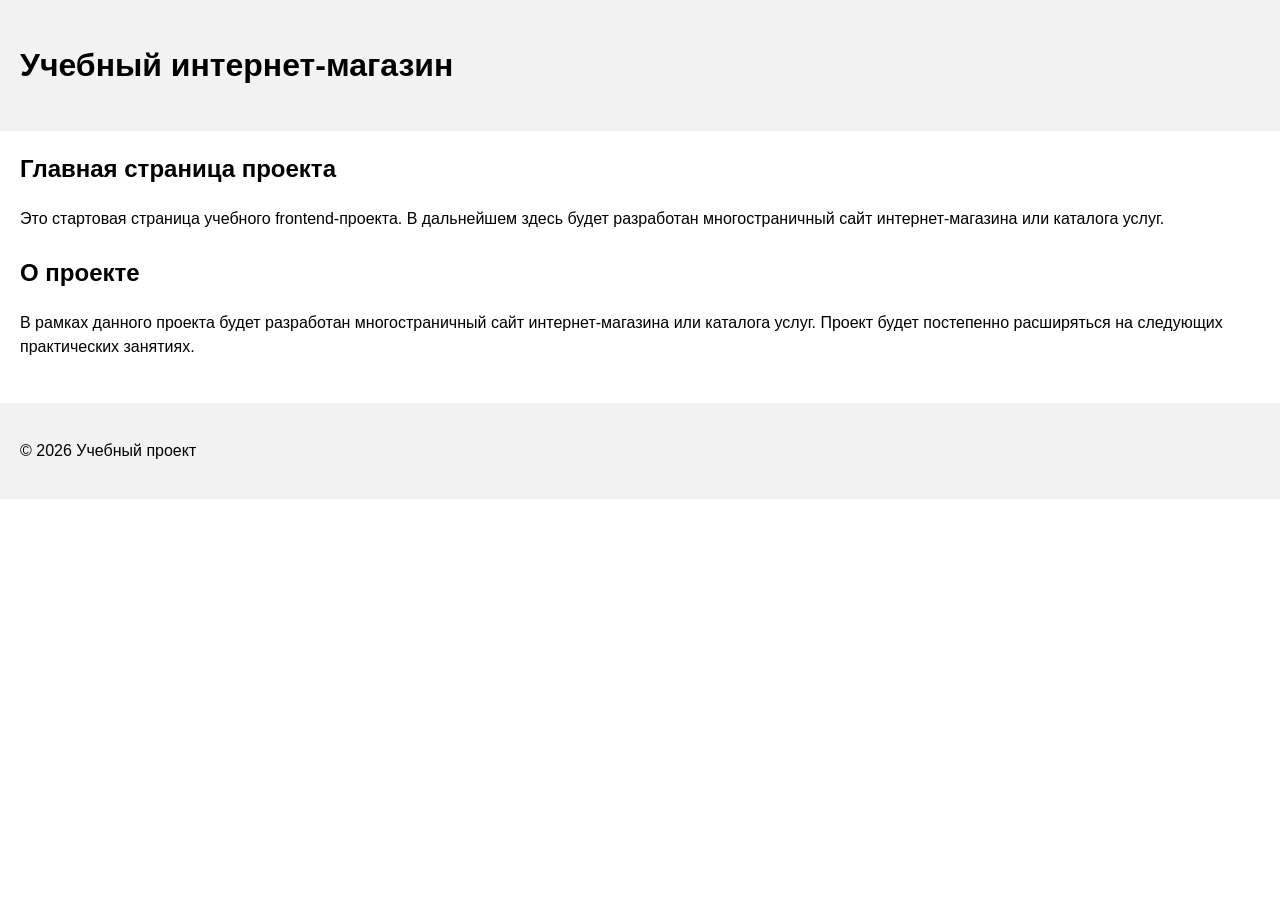
==== index.html @ c93ab702 "Merge pull request #1 from krutish14/feature/start-page Add project description section" ====
<!DOCTYPE html>
<html lang="ru">
<head>
  <meta charset="UTF-8">
  <meta name="viewport" content="width=device-width, initial-scale=1.0">
  <title>Каталог товаров</title>
  <link rel="stylesheet" href="css/style.css">
</head>
<body>
  <header>
    <h1>Учебный интернет-магазин</h1>
  </header>

  <main>
    <section>
      <h2>Главная страница проекта</h2>
      <p>
        Это стартовая страница учебного frontend-проекта.
        В дальнейшем здесь будет разработан многостраничный сайт
        интернет-магазина или каталога услуг.
      </p>
    </section>
    <section>
      <h2>О проекте</h2>
      <p>
        В рамках данного проекта будет разработан многостраничный сайт
        интернет-магазина или каталога услуг. Проект будет постепенно
        расширяться на следующих практических занятиях.
      </p>
    </section>
  </main>

  <footer>
    <p>&copy; 2026 Учебный проект</p>
  </footer>
</body>
</html>
---- css/style.css ----
body {
  margin: 0;
  font-family: Arial, sans-serif;
  line-height: 1.5;
}

header,
main,
footer {
  padding: 20px;
}

header {
  background-color: #f2f2f2;
}

footer {
  background-color: #f2f2f2;
}

section {
  margin-bottom: 24px;
}

section h2 {
  margin-top: 0;
}
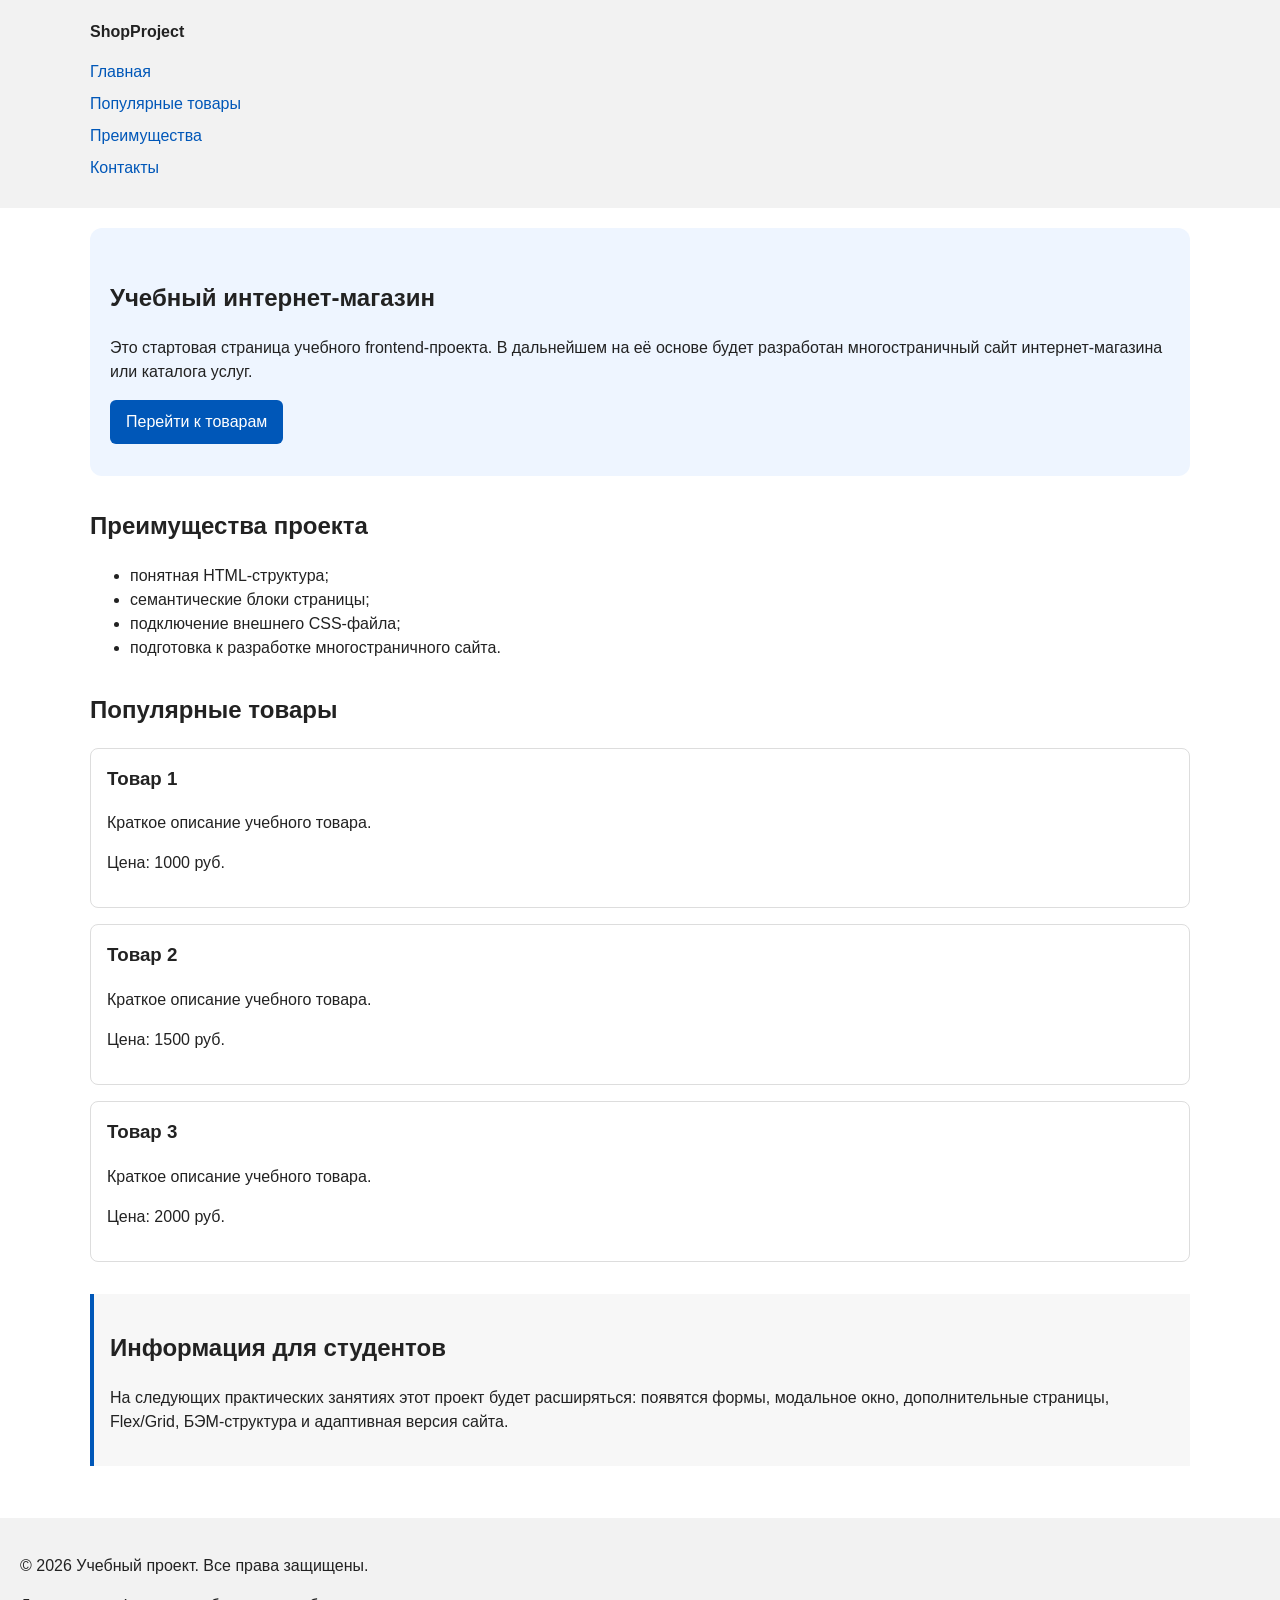
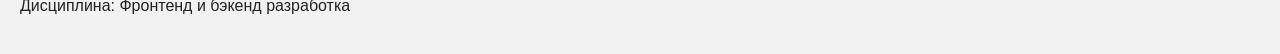
==== commit fe6b0538: "Merge pull request #2 from krutish14/feature/html-css-start-page Add semantic HTML structure and bas" ====
--- a/index.html
+++ b/index.html
@@ -3,35 +3,83 @@
 <head>
   <meta charset="UTF-8">
   <meta name="viewport" content="width=device-width, initial-scale=1.0">
-  <title>Каталог товаров</title>
+  <title>Учебный интернет-магазин</title>
   <link rel="stylesheet" href="css/style.css">
 </head>
 <body>
   <header>
-    <h1>Учебный интернет-магазин</h1>
+    <div class="site-header">
+      <a class="site-logo" href="index.html">ShopProject</a>
+
+      <nav class="site-nav" aria-label="Основная навигация">
+        <ul class="site-nav__list">
+          <li><a href="index.html">Главная</a></li>
+          <li><a href="#popular">Популярные товары</a></li>
+          <li><a href="#advantages">Преимущества</a></li>
+          <li><a href="#contacts">Контакты</a></li>
+        </ul>
+      </nav>
+    </div>
   </header>
 
   <main>
-    <section>
-      <h2>Главная страница проекта</h2>
+
+    <section class="hero">
+      <h1>Учебный интернет-магазин</h1>
       <p>
         Это стартовая страница учебного frontend-проекта.
-        В дальнейшем здесь будет разработан многостраничный сайт
+        В дальнейшем на её основе будет разработан многостраничный сайт
         интернет-магазина или каталога услуг.
       </p>
+      <a class="button" href="#popular">Перейти к товарам</a>
     </section>
-    <section>
-      <h2>О проекте</h2>
+
+    <section class="section" id="advantages">
+      <h2>Преимущества проекта</h2>
+
+      <ul class="advantages-list">
+        <li>понятная HTML-структура;</li>
+        <li>семантические блоки страницы;</li>
+        <li>подключение внешнего CSS-файла;</li>
+        <li>подготовка к разработке многостраничного сайта.</li>
+      </ul>
+    </section>
+
+    <section class="section" id="popular">
+      <h2>Популярные товары</h2>
+
+      <article class="product-card">
+        <h3>Товар 1</h3>
+        <p>Краткое описание учебного товара.</p>
+        <p>Цена: 1000 руб.</p>
+      </article>
+
+      <article class="product-card">
+        <h3>Товар 2</h3>
+        <p>Краткое описание учебного товара.</p>
+        <p>Цена: 1500 руб.</p>
+      </article>
+
+      <article class="product-card">
+        <h3>Товар 3</h3>
+        <p>Краткое описание учебного товара.</p>
+        <p>Цена: 2000 руб.</p>
+      </article>
+    </section>
+
+    <aside class="aside-info">
+      <h2>Информация для студентов</h2>
       <p>
-        В рамках данного проекта будет разработан многостраничный сайт
-        интернет-магазина или каталога услуг. Проект будет постепенно
-        расширяться на следующих практических занятиях.
+        На следующих практических занятиях этот проект будет расширяться:
+        появятся формы, модальное окно, дополнительные страницы, Flex/Grid,
+        БЭМ-структура и адаптивная версия сайта.
       </p>
-    </section>
+    </aside>
   </main>
 
-  <footer>
-    <p>&copy; 2026 Учебный проект</p>
+  <footer id="contacts">
+    <p>&copy; 2026 Учебный проект. Все права защищены.</p>
+    <p>Дисциплина: Фронтенд и бэкенд разработка</p>
   </footer>
 </body>
 </html>
--- a/css/style.css
+++ b/css/style.css
@@ -1,7 +1,13 @@
+* {
+  box-sizing: border-box;
+}
+
 body {
   margin: 0;
   font-family: Arial, sans-serif;
   line-height: 1.5;
+  color: #222222;
+  background-color: #ffffff;
 }
 
 header,
@@ -18,10 +24,82 @@
   background-color: #f2f2f2;
 }
 
-section {
-  margin-bottom: 24px;
+.site-header {
+  max-width: 1100px;
+  margin: 0 auto;
 }
 
-section h2 {
+.site-logo {
+  font-weight: bold;
+  text-decoration: none;
+  color: #222222;
+}
+
+.site-nav__list {
+  padding: 0;
+  margin: 16px 0 0;
+  list-style: none;
+}
+
+.site-nav__list li {
+  margin-bottom: 8px;
+}
+
+.site-nav__list a {
+  color: #0057b8;
+  text-decoration: none;
+}
+
+.site-nav__list a:hover {
+  text-decoration: underline;
+}
+
+.hero {
+  max-width: 1100px;
+  margin: 0 auto 32px;
+  padding: 32px 20px;
+  background-color: #eef5ff;
+  border-radius: 12px;
+}
+
+.section {
+  max-width: 1100px;
+  margin: 0 auto 32px;
+}
+
+.section h2 {
   margin-top: 0;
 }
+
+.product-card {
+  margin-bottom: 16px;
+  padding: 16px;
+  border: 1px solid #dddddd;
+  border-radius: 8px;
+  background-color: #ffffff;
+}
+
+.product-card h3 {
+  margin-top: 0;
+}
+
+.button {
+  display: inline-block;
+  padding: 10px 16px;
+  color: #ffffff;
+  background-color: #0057b8;
+  text-decoration: none;
+  border-radius: 6px;
+}
+
+.button:hover {
+  background-color: #003f86;
+}
+
+.aside-info {
+  max-width: 1100px;
+  margin: 0 auto 32px;
+  padding: 16px;
+  border-left: 4px solid #0057b8;
+  background-color: #f7f7f7;
+}
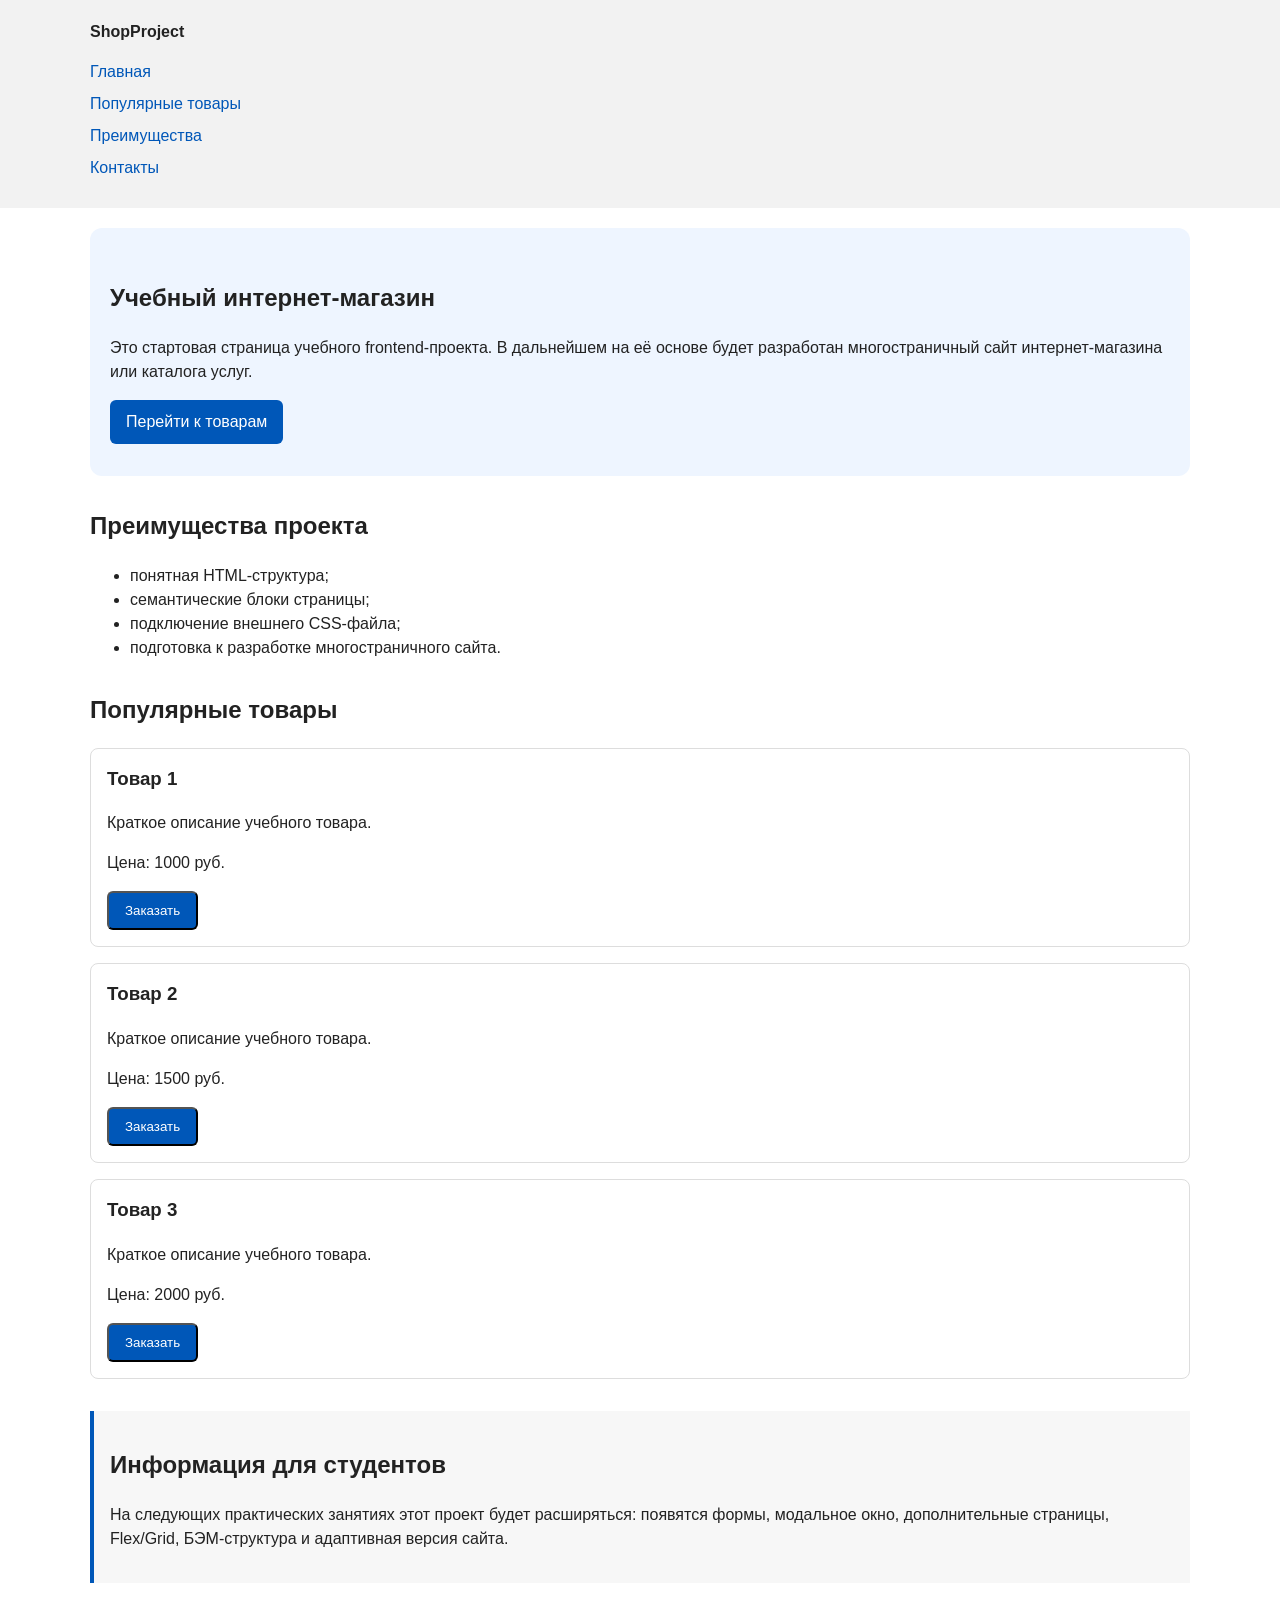
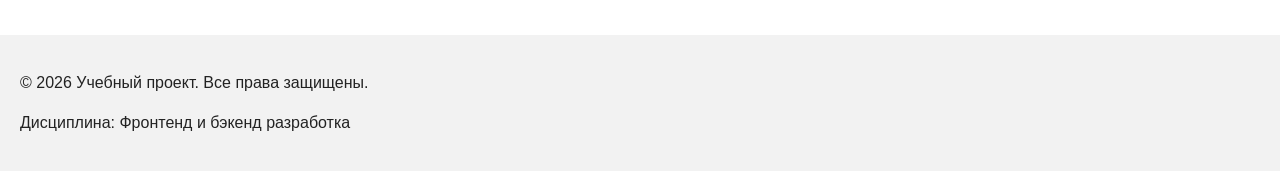
==== commit 00daa03f: "Merge pull request #3 from krutish14/feature/form-modal-validation Add order form modal and validati" ====
--- a/index.html
+++ b/index.html
@@ -5,6 +5,7 @@
   <meta name="viewport" content="width=device-width, initial-scale=1.0">
   <title>Учебный интернет-магазин</title>
   <link rel="stylesheet" href="css/style.css">
+  <script src="js/main.js" defer></script>
 </head>
 <body>
   <header>
@@ -52,18 +53,27 @@
         <h3>Товар 1</h3>
         <p>Краткое описание учебного товара.</p>
         <p>Цена: 1000 руб.</p>
+        <button class="button product-card__button" type="button" data-product="Товар 1">
+          Заказать
+        </button>
       </article>
 
       <article class="product-card">
         <h3>Товар 2</h3>
         <p>Краткое описание учебного товара.</p>
         <p>Цена: 1500 руб.</p>
+        <button class="button product-card__button" type="button" data-product="Товар 2">
+          Заказать
+        </button>
       </article>
 
       <article class="product-card">
         <h3>Товар 3</h3>
         <p>Краткое описание учебного товара.</p>
         <p>Цена: 2000 руб.</p>
+        <button class="button product-card__button" type="button" data-product="Товар 3">
+          Заказать
+        </button>
       </article>
     </section>
 
@@ -81,5 +91,93 @@
     <p>&copy; 2026 Учебный проект. Все права защищены.</p>
     <p>Дисциплина: Фронтенд и бэкенд разработка</p>
   </footer>
+
+  <dialog class="order-dialog" id="order-dialog" aria-labelledby="order-dialog-title">
+    <h2 id="order-dialog-title">Оформление заявки</h2>
+
+    <form class="order-form" id="order-form" action="#" method="post" novalidate>
+      <input id="selected-product" name="selected-product" type="hidden">
+
+      <div class="form-field">
+        <label for="order-name">Имя</label>
+        <input
+          id="order-name"
+          name="name"
+          type="text"
+          placeholder="Введите ваше имя"
+          minlength="2"
+          autocomplete="given-name"
+          required
+        >
+      </div>
+
+      <div class="form-field">
+        <label for="order-email">E-mail</label>
+        <input
+          id="order-email"
+          name="email"
+          type="email"
+          placeholder="example@mail.ru"
+          autocomplete="email"
+          required
+        >
+      </div>
+
+      <div class="form-field">
+        <label for="order-phone">Телефон</label>
+        <input
+          id="order-phone"
+          name="phone"
+          type="tel"
+          inputmode="tel"
+          placeholder="+7 (900) 000-00-00"
+          pattern="^\+7 \(\d{3}\) \d{3}-\d{2}-\d{2}$"
+          required
+        >
+        <small>Формат: +7 (900) 000-00-00</small>
+      </div>
+
+      <div class="form-field">
+        <label for="order-date">Дата связи</label>
+        <input id="order-date" name="date" type="date">
+      </div>
+
+      <div class="form-field">
+        <label for="order-topic">Тема заявки</label>
+        <select id="order-topic" name="topic" required>
+          <option value="">Выберите тему</option>
+          <option value="product">Заказ товара</option>
+          <option value="consultation">Консультация</option>
+          <option value="delivery">Доставка</option>
+        </select>
+      </div>
+
+      <div class="form-field">
+        <label for="order-comment">Комментарий</label>
+        <textarea
+          id="order-comment"
+          name="comment"
+          rows="4"
+          placeholder="Укажите дополнительную информацию"
+        ></textarea>
+      </div>
+
+      <div class="form-field form-field--checkbox">
+        <label>
+          <input id="order-agreement" name="agreement" type="checkbox" required>
+          Я согласен на обработку данных
+        </label>
+      </div>
+
+      <div class="form-actions">
+        <button type="button" id="close-order-dialog">Закрыть</button>
+        <button type="submit">Отправить заявку</button>
+      </div>
+    </form>
+  </dialog>
+
+  <p class="success-message" id="success-message" hidden>
+    Форма успешно отправлена!
+  </p>
 </body>
 </html>
--- a/css/style.css
+++ b/css/style.css
@@ -103,3 +103,69 @@
   border-left: 4px solid #0057b8;
   background-color: #f7f7f7;
 }
+
+.order-dialog {
+  width: min(100% - 32px, 560px);
+  padding: 24px;
+  border: none;
+  border-radius: 12px;
+}
+
+.order-dialog::backdrop {
+  background-color: rgba(0, 0, 0, 0.5);
+}
+
+.form-field {
+  margin-bottom: 16px;
+}
+
+.form-field label {
+  display: block;
+  margin-bottom: 6px;
+}
+
+.form-field input,
+.form-field select,
+.form-field textarea {
+  width: 100%;
+  padding: 10px 12px;
+  border: 1px solid #cccccc;
+  border-radius: 6px;
+  font: inherit;
+}
+
+.form-field input[type="checkbox"] {
+  width: auto;
+}
+
+.form-field small {
+  display: block;
+  margin-top: 4px;
+  color: #666666;
+}
+
+.form-field input:focus-visible,
+.form-field select:focus-visible,
+.form-field textarea:focus-visible,
+.form-actions button:focus-visible {
+  outline: 2px solid #0057b8;
+  outline-offset: 2px;
+}
+
+[aria-invalid="true"] {
+  border-color: #b00020;
+}
+
+.form-actions {
+  display: flex;
+  gap: 12px;
+  margin-top: 20px;
+}
+
+.success-message {
+  max-width: 1100px;
+  margin: 24px auto;
+  padding: 16px;
+  border-left: 4px solid #168a2f;
+  background-color: #eefaf0;
+}
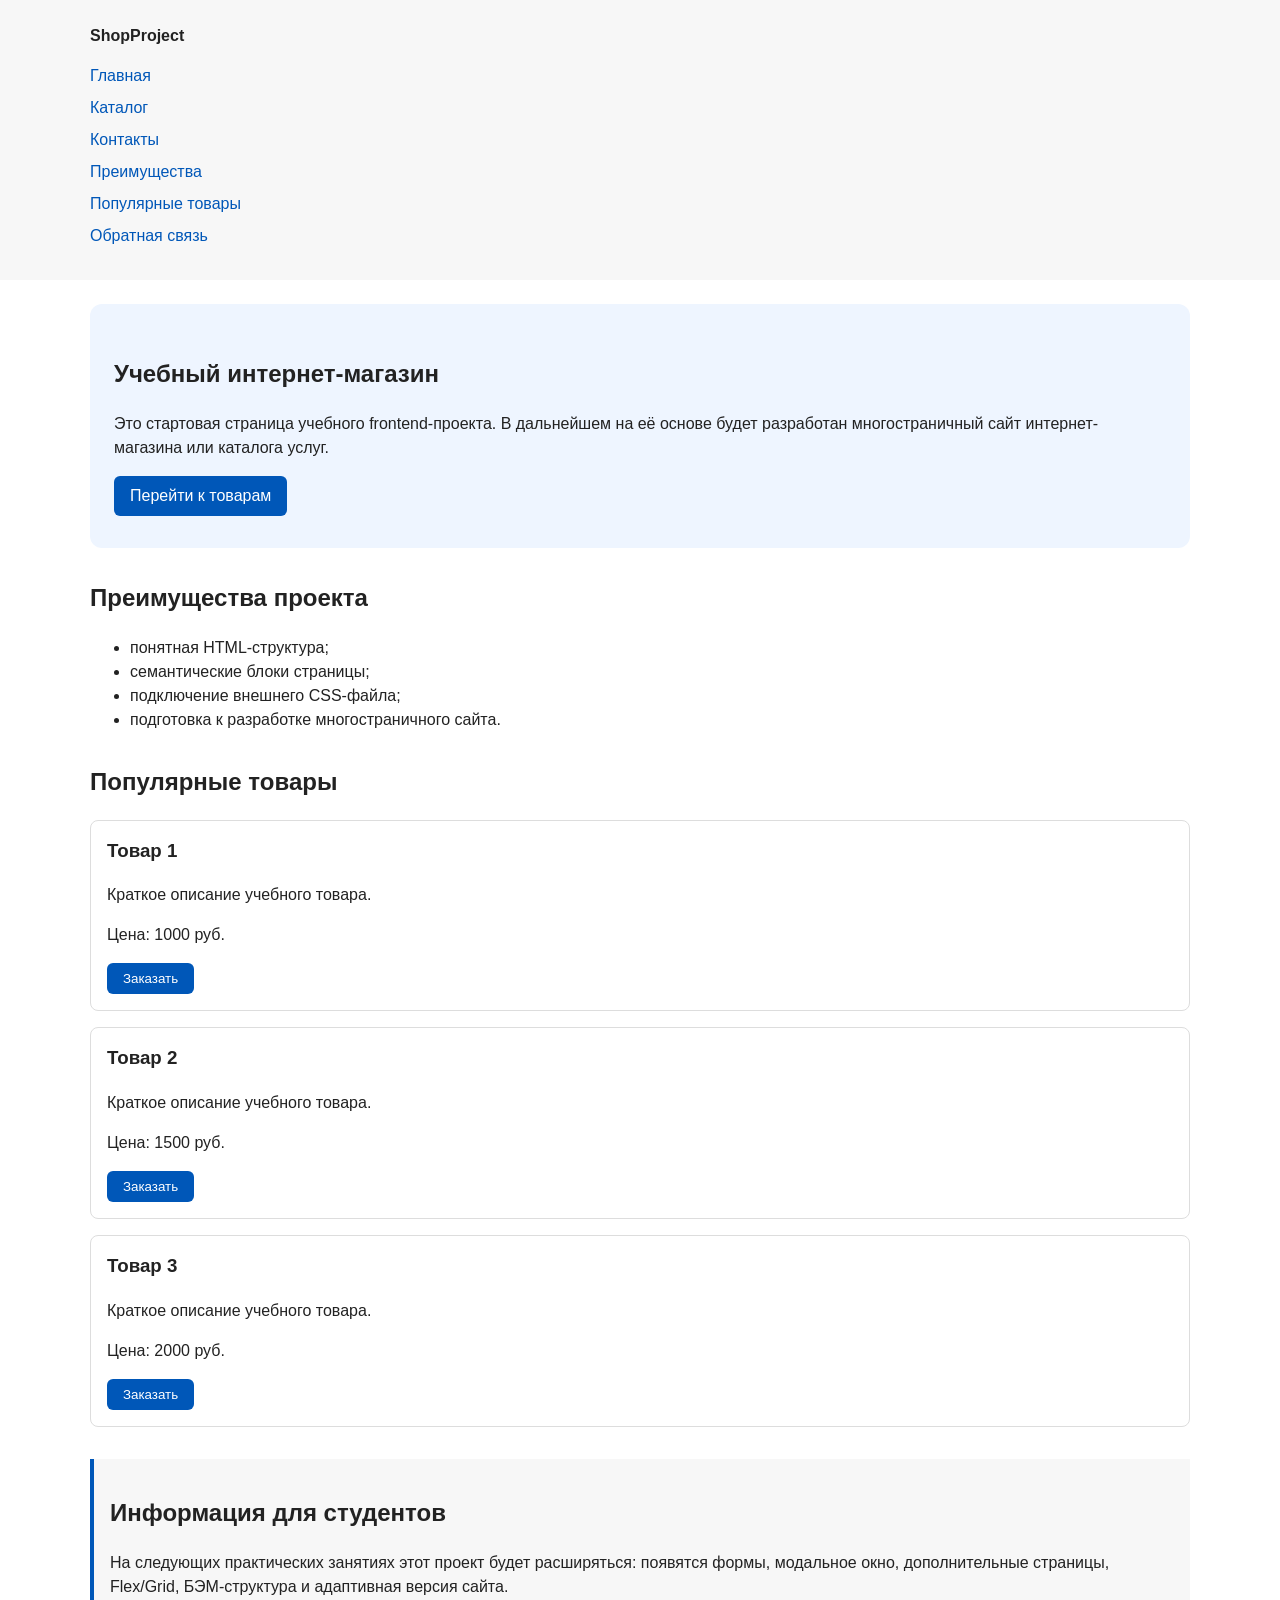
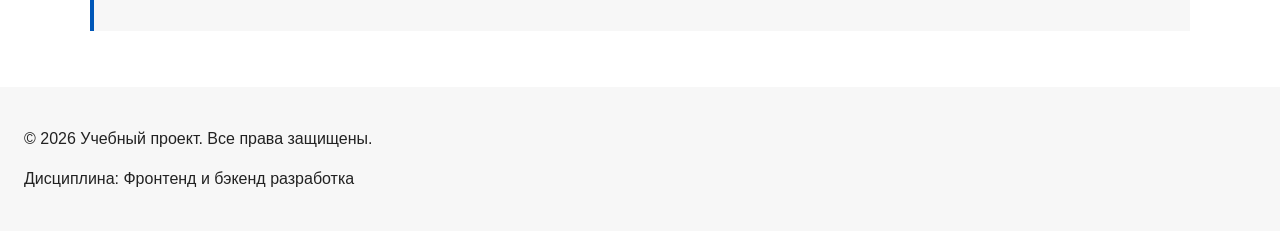
==== commit 7da583e5: "Merge pull request #5 from krutish14/feature/multi-page-navigation Add multi-page structure navigati" ====
--- a/index.html
+++ b/index.html
@@ -15,9 +15,11 @@
       <nav class="site-nav" aria-label="Основная навигация">
         <ul class="site-nav__list">
           <li><a href="index.html">Главная</a></li>
-          <li><a href="#popular">Популярные товары</a></li>
-          <li><a href="#advantages">Преимущества</a></li>
-          <li><a href="#contacts">Контакты</a></li>
+          <li><a href="catalog.html">Каталог</a></li>
+          <li><a href="contacts.html">Контакты</a></li>
+          <li><a href="index.html#advantages">Преимущества</a></li>
+          <li><a href="index.html#popular">Популярные товары</a></li>
+          <li><a href="index.html#contacts">Обратная связь</a></li>
         </ul>
       </nav>
     </div>
--- a/css/style.css
+++ b/css/style.css
@@ -1,3 +1,31 @@
+:root {
+
+  --color-bg: #ffffff;
+  --color-text: #222222;
+  --color-muted: #666666;
+  --color-primary: #0057b8;
+  --color-primary-dark: #003f86;
+  --color-border: #dddddd;
+  --color-surface: #f7f7f7;
+  --color-surface-accent: #eef5ff;
+  --color-danger: #b00020;
+  --color-success: #168a2f;
+  --color-success-bg: #eefaf0;
+  --color-white: #ffffff;
+
+  --space-xs: 4px;
+  --space-sm: 8px;
+  --space-md: 16px;
+  --space-lg: 24px;
+  --space-xl: 32px;
+
+  --radius-sm: 6px;
+  --radius-md: 8px;
+  --radius-lg: 12px;
+
+  --container-width: 1100px;
+}
+
 * {
   box-sizing: border-box;
 }
@@ -6,47 +34,60 @@
   margin: 0;
   font-family: Arial, sans-serif;
   line-height: 1.5;
-  color: #222222;
-  background-color: #ffffff;
+  color: var(--color-text);
+  background-color: var(--color-bg);
 }
 
 header,
 main,
 footer {
-  padding: 20px;
+  padding: var(--space-lg);
 }
 
 header {
-  background-color: #f2f2f2;
+  background-color: var(--color-surface);
 }
 
 footer {
-  background-color: #f2f2f2;
+  background-color: var(--color-surface);
+}
+
+a {
+  color: var(--color-primary);
+}
+
+a:hover {
+  color: var(--color-primary-dark);
+}
+
+a:focus-visible {
+  outline: 2px solid var(--color-primary);
+  outline-offset: 3px;
 }
 
 .site-header {
-  max-width: 1100px;
+  max-width: var(--container-width);
   margin: 0 auto;
 }
 
 .site-logo {
   font-weight: bold;
   text-decoration: none;
-  color: #222222;
+  color: var(--color-text);
 }
 
 .site-nav__list {
   padding: 0;
-  margin: 16px 0 0;
+  margin: var(--space-md) 0 0;
   list-style: none;
 }
 
 .site-nav__list li {
-  margin-bottom: 8px;
+  margin-bottom: var(--space-sm);
 }
 
 .site-nav__list a {
-  color: #0057b8;
+  color: var(--color-primary);
   text-decoration: none;
 }
 
@@ -55,60 +96,76 @@
 }
 
 .hero {
-  max-width: 1100px;
-  margin: 0 auto 32px;
-  padding: 32px 20px;
-  background-color: #eef5ff;
-  border-radius: 12px;
+  max-width: var(--container-width);
+  margin: 0 auto var(--space-xl);
+  padding: var(--space-xl) var(--space-lg);
+  background-color: var(--color-surface-accent);
+  border-radius: var(--radius-lg);
 }
 
 .section {
-  max-width: 1100px;
-  margin: 0 auto 32px;
+  max-width: var(--container-width);
+  margin: 0 auto var(--space-xl);
 }
 
 .section h2 {
   margin-top: 0;
 }
 
+.button {
+  display: inline-block;
+  padding: var(--space-sm) var(--space-md);
+  color: var(--color-white);
+  background-color: var(--color-primary);
+  text-decoration: none;
+  border: none;
+  border-radius: var(--radius-sm);
+  cursor: pointer;
+}
+
+.button:hover {
+  background-color: var(--color-primary-dark);
+}
+
+.button:focus-visible {
+  outline: 2px solid var(--color-primary);
+  outline-offset: 3px;
+}
+
+.button:disabled {
+  opacity: 0.6;
+  cursor: not-allowed;
+}
+
 .product-card {
-  margin-bottom: 16px;
-  padding: 16px;
-  border: 1px solid #dddddd;
-  border-radius: 8px;
-  background-color: #ffffff;
+  margin-bottom: var(--space-md);
+  padding: var(--space-md);
+  border: 1px solid var(--color-border);
+  border-radius: var(--radius-md);
+  background-color: var(--color-bg);
+}
+
+.product-card:hover {
+  border-color: var(--color-primary);
 }
 
 .product-card h3 {
   margin-top: 0;
 }
 
-.button {
-  display: inline-block;
-  padding: 10px 16px;
-  color: #ffffff;
-  background-color: #0057b8;
-  text-decoration: none;
-  border-radius: 6px;
-}
-
-.button:hover {
-  background-color: #003f86;
-}
-
 .aside-info {
-  max-width: 1100px;
-  margin: 0 auto 32px;
-  padding: 16px;
-  border-left: 4px solid #0057b8;
-  background-color: #f7f7f7;
+  max-width: var(--container-width);
+  margin: 0 auto var(--space-xl);
+  padding: var(--space-md);
+  border-left: 4px solid var(--color-primary);
+  background-color: var(--color-surface);
 }
 
 .order-dialog {
   width: min(100% - 32px, 560px);
-  padding: 24px;
+  padding: var(--space-lg);
   border: none;
-  border-radius: 12px;
+  border-radius: var(--radius-lg);
 }
 
 .order-dialog::backdrop {
@@ -116,12 +173,12 @@
 }
 
 .form-field {
-  margin-bottom: 16px;
+  margin-bottom: var(--space-md);
 }
 
 .form-field label {
   display: block;
-  margin-bottom: 6px;
+  margin-bottom: var(--space-xs);
 }
 
 .form-field input,
@@ -129,43 +186,74 @@
 .form-field textarea {
   width: 100%;
   padding: 10px 12px;
-  border: 1px solid #cccccc;
-  border-radius: 6px;
+  border: 1px solid var(--color-border);
+  border-radius: var(--radius-sm);
   font: inherit;
 }
 
-.form-field input[type="checkbox"] {
-  width: auto;
-}
-
-.form-field small {
-  display: block;
-  margin-top: 4px;
-  color: #666666;
+.form-field input:hover,
+.form-field select:hover,
+.form-field textarea:hover {
+  border-color: var(--color-primary);
 }
 
 .form-field input:focus-visible,
 .form-field select:focus-visible,
 .form-field textarea:focus-visible,
 .form-actions button:focus-visible {
-  outline: 2px solid #0057b8;
-  outline-offset: 2px;
+  outline: 2px solid var(--color-primary);
+  outline-offset: 3px;
+}
+
+.form-field input[type="checkbox"] {
+  width: auto;
+}
+
+.form-field small {
+  display: block;
+  margin-top: var(--space-xs);
+  color: var(--color-muted);
 }
 
 [aria-invalid="true"] {
-  border-color: #b00020;
+  border-color: var(--color-danger);
 }
 
 .form-actions {
   display: flex;
-  gap: 12px;
-  margin-top: 20px;
+  gap: var(--space-md);
+  margin-top: var(--space-lg);
 }
 
 .success-message {
-  max-width: 1100px;
-  margin: 24px auto;
-  padding: 16px;
-  border-left: 4px solid #168a2f;
-  background-color: #eefaf0;
-}
+  max-width: var(--container-width);
+  margin: var(--space-lg) auto;
+  padding: var(--space-md);
+  border-left: 4px solid var(--color-success);
+  background-color: var(--color-success-bg);
+}
+
+html {
+  scroll-behavior: smooth;
+}
+
+:target {
+  outline: 2px dashed var(--color-primary);
+  outline-offset: 4px;
+}
+
+.breadcrumbs {
+  max-width: var(--container-width);
+  margin: 0 auto var(--space-md);
+  font-size: 14px;
+  color: var(--color-muted);
+}
+
+.breadcrumbs a {
+  color: var(--color-primary);
+}
+
+.breadcrumbs span::before {
+  content: " / ";
+  color: var(--color-muted);
+}
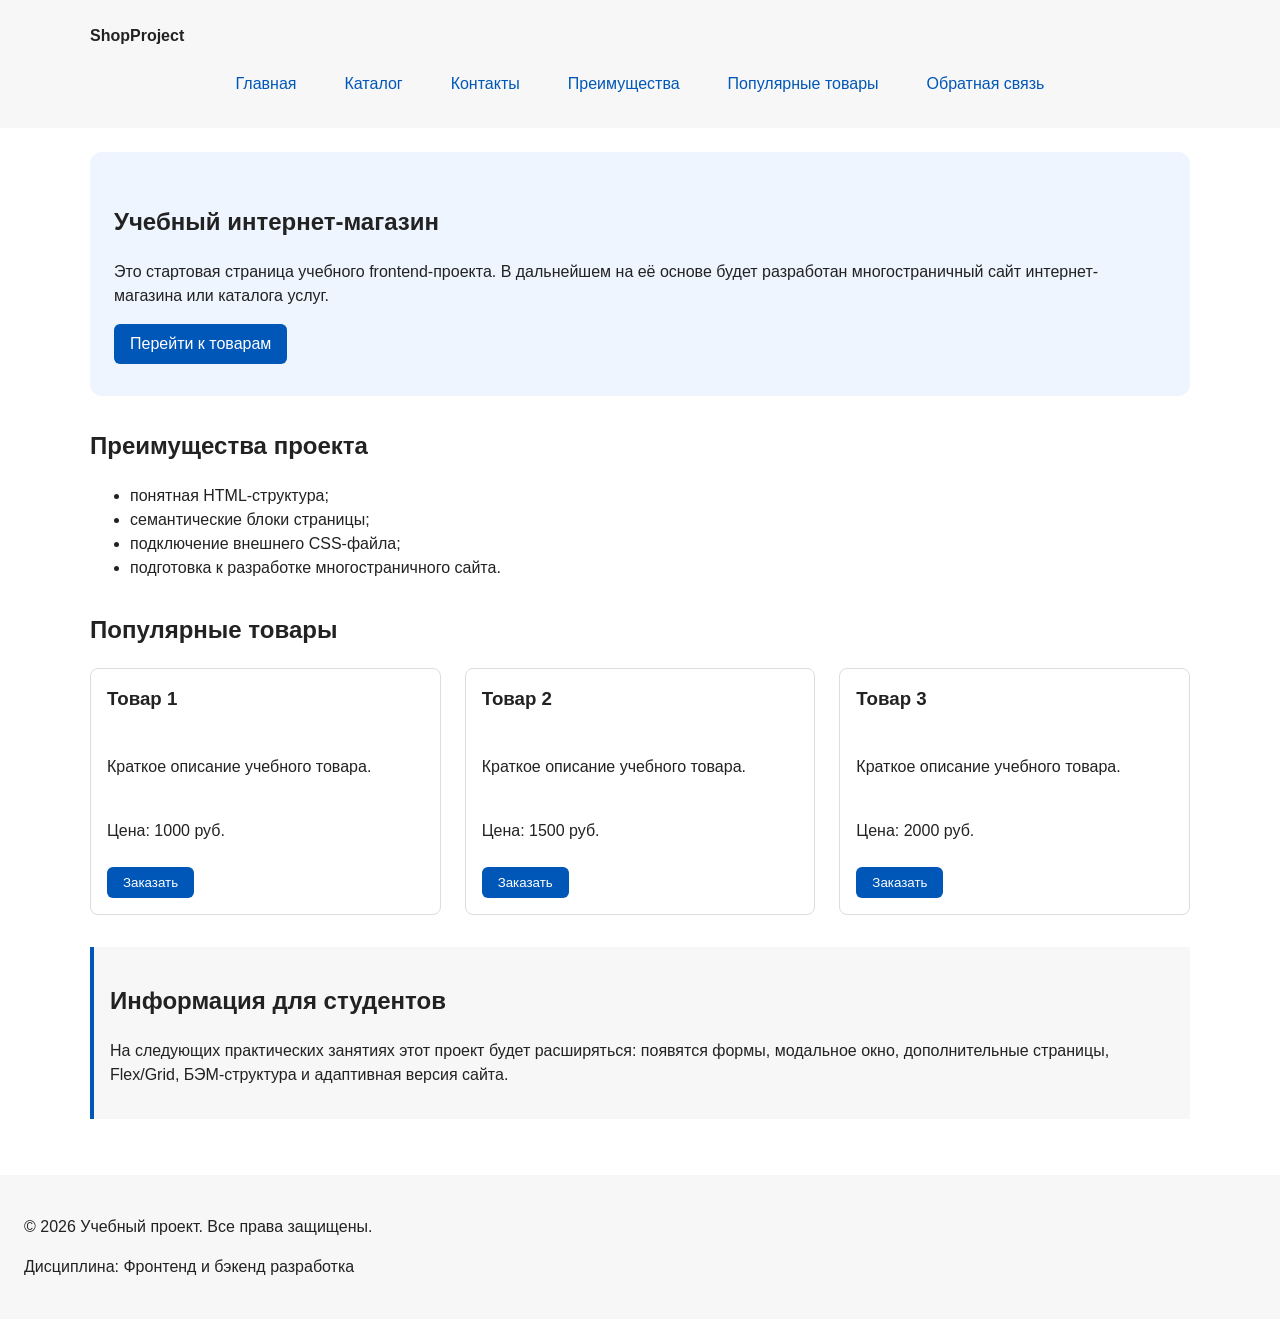
==== commit df03221d: "Merge pull request #6 from krutish14/feature/flex-grid-navigation Add flex navigation and grid catal" ====
--- a/index.html
+++ b/index.html
@@ -51,32 +51,34 @@
     <section class="section" id="popular">
       <h2>Популярные товары</h2>
 
-      <article class="product-card">
-        <h3>Товар 1</h3>
-        <p>Краткое описание учебного товара.</p>
-        <p>Цена: 1000 руб.</p>
-        <button class="button product-card__button" type="button" data-product="Товар 1">
-          Заказать
-        </button>
-      </article>
+      <div class="products-grid">
+        <article class="product-card">
+          <h3>Товар 1</h3>
+          <p>Краткое описание учебного товара.</p>
+          <p>Цена: 1000 руб.</p>
+          <button class="button product-card__button" type="button" data-product="Товар 1">
+            Заказать
+          </button>
+        </article>
 
-      <article class="product-card">
-        <h3>Товар 2</h3>
-        <p>Краткое описание учебного товара.</p>
-        <p>Цена: 1500 руб.</p>
-        <button class="button product-card__button" type="button" data-product="Товар 2">
-          Заказать
-        </button>
-      </article>
+        <article class="product-card">
+          <h3>Товар 2</h3>
+          <p>Краткое описание учебного товара.</p>
+          <p>Цена: 1500 руб.</p>
+          <button class="button product-card__button" type="button" data-product="Товар 2">
+            Заказать
+          </button>
+        </article>
 
-      <article class="product-card">
-        <h3>Товар 3</h3>
-        <p>Краткое описание учебного товара.</p>
-        <p>Цена: 2000 руб.</p>
-        <button class="button product-card__button" type="button" data-product="Товар 3">
-          Заказать
-        </button>
-      </article>
+        <article class="product-card">
+          <h3>Товар 3</h3>
+          <p>Краткое описание учебного товара.</p>
+          <p>Цена: 2000 руб.</p>
+          <button class="button product-card__button" type="button" data-product="Товар 3">
+            Заказать
+          </button>
+        </article>
+      </div>
     </section>
 
     <aside class="aside-info">
--- a/css/style.css
+++ b/css/style.css
@@ -77,22 +77,27 @@
 }
 
 .site-nav__list {
+  display: flex;
+  flex-wrap: wrap;
+  justify-content: center;
+  align-items: center;
+  gap: var(--space-md);
   padding: 0;
   margin: var(--space-md) 0 0;
   list-style: none;
 }
 
-.site-nav__list li {
-  margin-bottom: var(--space-sm);
-}
-
 .site-nav__list a {
+  display: inline-block;
+  padding: var(--space-sm) var(--space-md);
   color: var(--color-primary);
   text-decoration: none;
+  border-radius: var(--radius-sm);
 }
 
 .site-nav__list a:hover {
-  text-decoration: underline;
+  color: var(--color-white);
+  background-color: var(--color-primary);
 }
 
 .hero {
@@ -138,11 +143,19 @@
 }
 
 .product-card {
-  margin-bottom: var(--space-md);
+  display: flex;
+  flex-direction: column;
+  gap: var(--space-sm);
+  margin-bottom: 0;
   padding: var(--space-md);
   border: 1px solid var(--color-border);
   border-radius: var(--radius-md);
   background-color: var(--color-bg);
+}
+
+.product-card .button {
+  margin-top: auto;
+  align-self: flex-start;
 }
 
 .product-card:hover {
@@ -257,3 +270,59 @@
   content: " / ";
   color: var(--color-muted);
 }
+
+.products-grid {
+  display: grid;
+  grid-template-columns: repeat(3, 1fr);
+  gap: var(--space-lg);
+}
+
+.catalog-layout {
+  max-width: var(--container-width);
+  margin: 0 auto var(--space-xl);
+  display: grid;
+  grid-template-columns: 260px 1fr;
+  grid-template-areas: "filters products";
+  gap: var(--space-lg);
+}
+
+.catalog-filters {
+  grid-area: filters;
+  padding: var(--space-md);
+  border: 1px solid var(--color-border);
+  border-radius: var(--radius-md);
+  background-color: var(--color-surface);
+}
+
+.catalog-products {
+  grid-area: products;
+}
+
+.filters-form {
+  display: grid;
+  gap: var(--space-md);
+}
+
+.filters-form fieldset {
+  margin: 0;
+  padding: var(--space-md);
+  border: 1px solid var(--color-border);
+  border-radius: var(--radius-sm);
+}
+
+.filters-form legend {
+  font-weight: 700;
+}
+
+.filters-form label {
+  display: block;
+  margin-bottom: var(--space-sm);
+}
+
+.filters-form input[type="number"] {
+  width: 100%;
+  padding: 8px 10px;
+  border: 1px solid var(--color-border);
+  border-radius: var(--radius-sm);
+  font: inherit;
+}
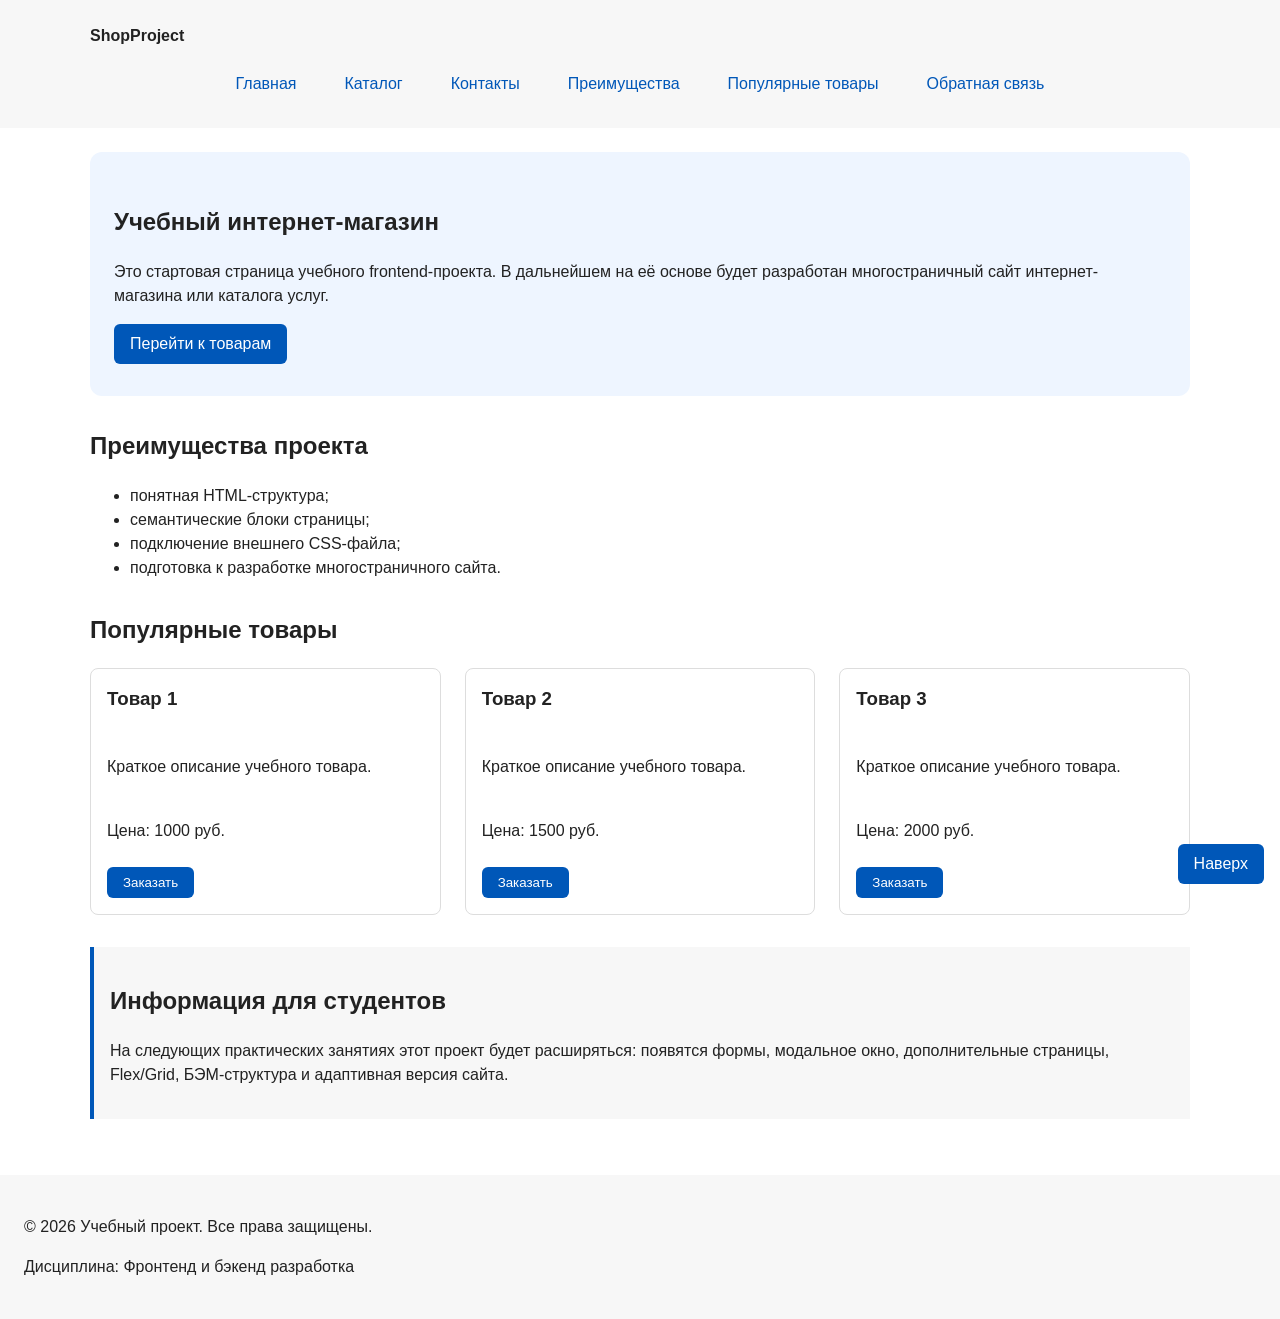
==== commit 64f9582e: "feat: add fixed back-to-top button" ====
--- a/index.html
+++ b/index.html
@@ -7,7 +7,7 @@
   <link rel="stylesheet" href="css/style.css">
   <script src="js/main.js" defer></script>
 </head>
-<body>
+<body id="top">
   <header>
     <div class="site-header">
       <a class="site-logo" href="index.html">ShopProject</a>
@@ -183,5 +183,7 @@
   <p class="success-message" id="success-message" hidden>
     Форма успешно отправлена!
   </p>
+
+  <a class="button back-to-top" href="#top">Наверх</a>
 </body>
 </html>
--- a/css/style.css
+++ b/css/style.css
@@ -319,6 +319,13 @@
   margin-bottom: var(--space-sm);
 }
 
+.back-to-top {
+  position: fixed;
+  right: var(--space-md);
+  bottom: var(--space-md);
+  z-index: 10;
+}
+
 .filters-form input[type="number"] {
   width: 100%;
   padding: 8px 10px;
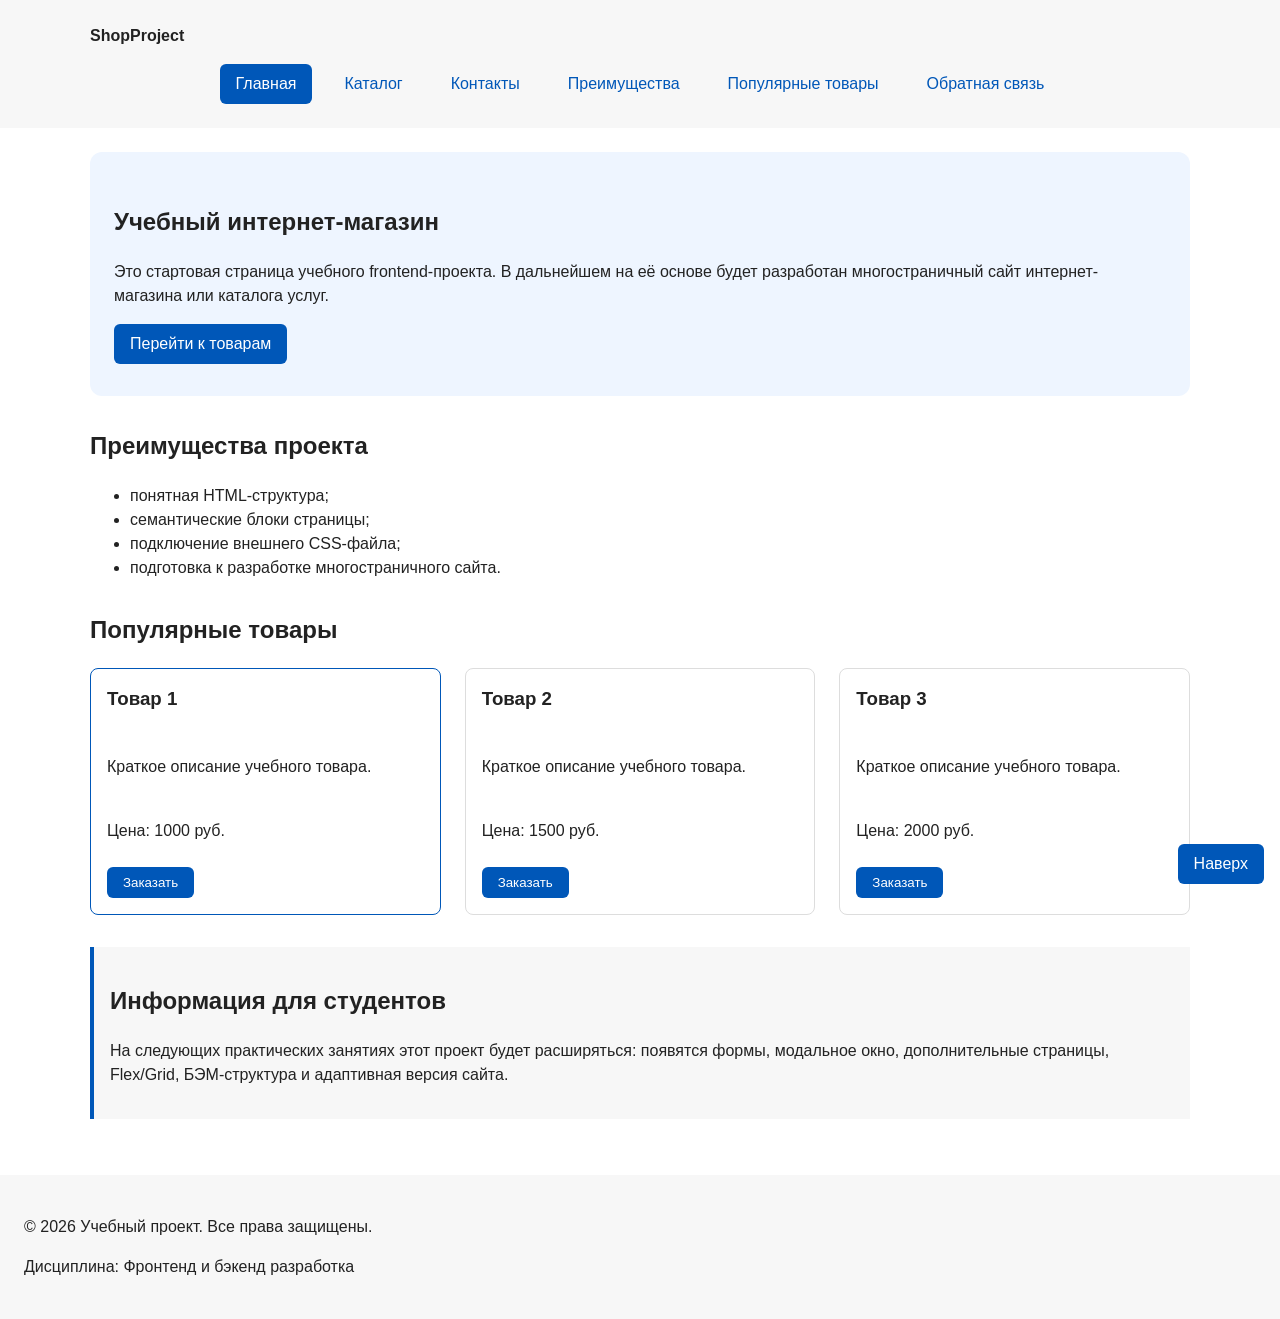
==== commit b67e7430: "refactor: apply BEM naming to CSS classes Co-Authored-By: Claude Haiku 5.5 <noreply@anthropic.com> C" ====
--- a/index.html
+++ b/index.html
@@ -8,18 +8,18 @@
   <script src="js/main.js" defer></script>
 </head>
 <body id="top">
-  <header>
-    <div class="site-header">
-      <a class="site-logo" href="index.html">ShopProject</a>
+  <header class="site-header">
+    <div class="site-header__inner">
+      <a class="site-header__logo" href="index.html">ShopProject</a>
 
       <nav class="site-nav" aria-label="Основная навигация">
         <ul class="site-nav__list">
-          <li><a href="index.html">Главная</a></li>
-          <li><a href="catalog.html">Каталог</a></li>
-          <li><a href="contacts.html">Контакты</a></li>
-          <li><a href="index.html#advantages">Преимущества</a></li>
-          <li><a href="index.html#popular">Популярные товары</a></li>
-          <li><a href="index.html#contacts">Обратная связь</a></li>
+          <li class="site-nav__item"><a class="site-nav__link site-nav__link--active" href="index.html" aria-current="page">Главная</a></li>
+          <li class="site-nav__item"><a class="site-nav__link" href="catalog.html">Каталог</a></li>
+          <li class="site-nav__item"><a class="site-nav__link" href="contacts.html">Контакты</a></li>
+          <li class="site-nav__item"><a class="site-nav__link" href="index.html#advantages">Преимущества</a></li>
+          <li class="site-nav__item"><a class="site-nav__link" href="index.html#popular">Популярные товары</a></li>
+          <li class="site-nav__item"><a class="site-nav__link" href="index.html#contacts">Обратная связь</a></li>
         </ul>
       </nav>
     </div>
@@ -28,19 +28,19 @@
   <main>
 
     <section class="hero">
-      <h1>Учебный интернет-магазин</h1>
-      <p>
+      <h1 class="hero__title">Учебный интернет-магазин</h1>
+      <p class="hero__text">
         Это стартовая страница учебного frontend-проекта.
         В дальнейшем на её основе будет разработан многостраничный сайт
         интернет-магазина или каталога услуг.
       </p>
-      <a class="button" href="#popular">Перейти к товарам</a>
+      <a class="button hero__button" href="#popular">Перейти к товарам</a>
     </section>
 
     <section class="section" id="advantages">
-      <h2>Преимущества проекта</h2>
+      <h2 class="section__title">Преимущества проекта</h2>
 
-      <ul class="advantages-list">
+      <ul class="advantages">
         <li>понятная HTML-структура;</li>
         <li>семантические блоки страницы;</li>
         <li>подключение внешнего CSS-файла;</li>
@@ -49,31 +49,31 @@
     </section>
 
     <section class="section" id="popular">
-      <h2>Популярные товары</h2>
+      <h2 class="section__title">Популярные товары</h2>
 
       <div class="products-grid">
-        <article class="product-card">
-          <h3>Товар 1</h3>
-          <p>Краткое описание учебного товара.</p>
-          <p>Цена: 1000 руб.</p>
+        <article class="product-card product-card--featured">
+          <h3 class="product-card__title">Товар 1</h3>
+          <p class="product-card__description">Краткое описание учебного товара.</p>
+          <p class="product-card__price">Цена: 1000 руб.</p>
           <button class="button product-card__button" type="button" data-product="Товар 1">
             Заказать
           </button>
         </article>
 
         <article class="product-card">
-          <h3>Товар 2</h3>
-          <p>Краткое описание учебного товара.</p>
-          <p>Цена: 1500 руб.</p>
+          <h3 class="product-card__title">Товар 2</h3>
+          <p class="product-card__description">Краткое описание учебного товара.</p>
+          <p class="product-card__price">Цена: 1500 руб.</p>
           <button class="button product-card__button" type="button" data-product="Товар 2">
             Заказать
           </button>
         </article>
 
         <article class="product-card">
-          <h3>Товар 3</h3>
-          <p>Краткое описание учебного товара.</p>
-          <p>Цена: 2000 руб.</p>
+          <h3 class="product-card__title">Товар 3</h3>
+          <p class="product-card__description">Краткое описание учебного товара.</p>
+          <p class="product-card__price">Цена: 2000 руб.</p>
           <button class="button product-card__button" type="button" data-product="Товар 3">
             Заказать
           </button>
@@ -82,8 +82,8 @@
     </section>
 
     <aside class="aside-info">
-      <h2>Информация для студентов</h2>
-      <p>
+      <h2 class="aside-info__title">Информация для студентов</h2>
+      <p class="aside-info__text">
         На следующих практических занятиях этот проект будет расширяться:
         появятся формы, модальное окно, дополнительные страницы, Flex/Grid,
         БЭМ-структура и адаптивная версия сайта.
@@ -91,20 +91,21 @@
     </aside>
   </main>
 
-  <footer id="contacts">
-    <p>&copy; 2026 Учебный проект. Все права защищены.</p>
-    <p>Дисциплина: Фронтенд и бэкенд разработка</p>
+  <footer class="site-footer" id="contacts">
+    <p class="site-footer__text">&copy; 2026 Учебный проект. Все права защищены.</p>
+    <p class="site-footer__text">Дисциплина: Фронтенд и бэкенд разработка</p>
   </footer>
 
   <dialog class="order-dialog" id="order-dialog" aria-labelledby="order-dialog-title">
-    <h2 id="order-dialog-title">Оформление заявки</h2>
+    <h2 class="order-dialog__title" id="order-dialog-title">Оформление заявки</h2>
 
     <form class="order-form" id="order-form" action="#" method="post" novalidate>
       <input id="selected-product" name="selected-product" type="hidden">
 
-      <div class="form-field">
-        <label for="order-name">Имя</label>
+      <div class="order-form__field">
+        <label class="order-form__label" for="order-name">Имя</label>
         <input
+          class="order-form__input"
           id="order-name"
           name="name"
           type="text"
@@ -115,9 +116,10 @@
         >
       </div>
 
-      <div class="form-field">
-        <label for="order-email">E-mail</label>
+      <div class="order-form__field">
+        <label class="order-form__label" for="order-email">E-mail</label>
         <input
+          class="order-form__input"
           id="order-email"
           name="email"
           type="email"
@@ -127,9 +129,10 @@
         >
       </div>
 
-      <div class="form-field">
-        <label for="order-phone">Телефон</label>
+      <div class="order-form__field">
+        <label class="order-form__label" for="order-phone">Телефон</label>
         <input
+          class="order-form__input"
           id="order-phone"
           name="phone"
           type="tel"
@@ -138,17 +141,17 @@
           pattern="^\+7 \(\d{3}\) \d{3}-\d{2}-\d{2}$"
           required
         >
-        <small>Формат: +7 (900) 000-00-00</small>
+        <small class="order-form__hint">Формат: +7 (900) 000-00-00</small>
       </div>
 
-      <div class="form-field">
-        <label for="order-date">Дата связи</label>
-        <input id="order-date" name="date" type="date">
+      <div class="order-form__field">
+        <label class="order-form__label" for="order-date">Дата связи</label>
+        <input class="order-form__input" id="order-date" name="date" type="date">
       </div>
 
-      <div class="form-field">
-        <label for="order-topic">Тема заявки</label>
-        <select id="order-topic" name="topic" required>
+      <div class="order-form__field">
+        <label class="order-form__label" for="order-topic">Тема заявки</label>
+        <select class="order-form__select" id="order-topic" name="topic" required>
           <option value="">Выберите тему</option>
           <option value="product">Заказ товара</option>
           <option value="consultation">Консультация</option>
@@ -156,9 +159,10 @@
         </select>
       </div>
 
-      <div class="form-field">
-        <label for="order-comment">Комментарий</label>
+      <div class="order-form__field">
+        <label class="order-form__label" for="order-comment">Комментарий</label>
         <textarea
+          class="order-form__textarea"
           id="order-comment"
           name="comment"
           rows="4"
@@ -166,16 +170,16 @@
         ></textarea>
       </div>
 
-      <div class="form-field form-field--checkbox">
-        <label>
-          <input id="order-agreement" name="agreement" type="checkbox" required>
+      <div class="order-form__field order-form__field--checkbox">
+        <label class="order-form__label">
+          <input class="order-form__checkbox" id="order-agreement" name="agreement" type="checkbox" required>
           Я согласен на обработку данных
         </label>
       </div>
 
-      <div class="form-actions">
-        <button type="button" id="close-order-dialog">Закрыть</button>
-        <button type="submit">Отправить заявку</button>
+      <div class="order-form__actions">
+        <button class="button button--secondary" type="button" id="close-order-dialog">Закрыть</button>
+        <button class="button button--primary" type="submit">Отправить заявку</button>
       </div>
     </form>
   </dialog>
--- a/css/style.css
+++ b/css/style.css
@@ -38,18 +38,8 @@
   background-color: var(--color-bg);
 }
 
-header,
-main,
-footer {
+main {
   padding: var(--space-lg);
-}
-
-header {
-  background-color: var(--color-surface);
-}
-
-footer {
-  background-color: var(--color-surface);
 }
 
 a {
@@ -66,11 +56,19 @@
 }
 
 .site-header {
+  position: sticky;
+  top: 0;
+  z-index: 20;
+  padding: var(--space-lg);
+  background-color: var(--color-surface);
+}
+
+.site-header__inner {
   max-width: var(--container-width);
   margin: 0 auto;
 }
 
-.site-logo {
+.site-header__logo {
   font-weight: bold;
   text-decoration: none;
   color: var(--color-text);
@@ -87,7 +85,7 @@
   list-style: none;
 }
 
-.site-nav__list a {
+.site-nav__link {
   display: inline-block;
   padding: var(--space-sm) var(--space-md);
   color: var(--color-primary);
@@ -95,9 +93,19 @@
   border-radius: var(--radius-sm);
 }
 
-.site-nav__list a:hover {
-  color: var(--color-white);
-  background-color: var(--color-primary);
+.site-nav__link:hover {
+  color: var(--color-white);
+  background-color: var(--color-primary);
+}
+
+.site-nav__link--active {
+  color: var(--color-white);
+  background-color: var(--color-primary);
+}
+
+.site-footer {
+  padding: var(--space-lg);
+  background-color: var(--color-surface);
 }
 
 .hero {
@@ -113,7 +121,7 @@
   margin: 0 auto var(--space-xl);
 }
 
-.section h2 {
+.section__title {
   margin-top: 0;
 }
 
@@ -140,6 +148,28 @@
 .button:disabled {
   opacity: 0.6;
   cursor: not-allowed;
+}
+
+.button--primary {
+  color: var(--color-white);
+  background-color: var(--color-primary);
+}
+
+.button--secondary {
+  color: var(--color-primary);
+  background-color: transparent;
+  border: 1px solid var(--color-primary);
+}
+
+.button--secondary:hover {
+  color: var(--color-white);
+  background-color: var(--color-primary);
+}
+
+.products-grid {
+  display: grid;
+  grid-template-columns: repeat(3, 1fr);
+  gap: var(--space-lg);
 }
 
 .product-card {
@@ -153,17 +183,21 @@
   background-color: var(--color-bg);
 }
 
-.product-card .button {
+.product-card:hover {
+  border-color: var(--color-primary);
+}
+
+.product-card--featured {
+  border-color: var(--color-primary);
+}
+
+.product-card__title {
+  margin-top: 0;
+}
+
+.product-card__button {
   margin-top: auto;
   align-self: flex-start;
-}
-
-.product-card:hover {
-  border-color: var(--color-primary);
-}
-
-.product-card h3 {
-  margin-top: 0;
 }
 
 .aside-info {
@@ -185,18 +219,18 @@
   background-color: rgba(0, 0, 0, 0.5);
 }
 
-.form-field {
+.order-form__field {
   margin-bottom: var(--space-md);
 }
 
-.form-field label {
+.order-form__label {
   display: block;
   margin-bottom: var(--space-xs);
 }
 
-.form-field input,
-.form-field select,
-.form-field textarea {
+.order-form__input,
+.order-form__select,
+.order-form__textarea {
   width: 100%;
   padding: 10px 12px;
   border: 1px solid var(--color-border);
@@ -204,40 +238,39 @@
   font: inherit;
 }
 
-.form-field input:hover,
-.form-field select:hover,
-.form-field textarea:hover {
+.order-form__input:hover,
+.order-form__select:hover,
+.order-form__textarea:hover {
   border-color: var(--color-primary);
 }
 
-.form-field input:focus-visible,
-.form-field select:focus-visible,
-.form-field textarea:focus-visible,
-.form-actions button:focus-visible {
+.order-form__input:focus-visible,
+.order-form__select:focus-visible,
+.order-form__textarea:focus-visible {
   outline: 2px solid var(--color-primary);
   outline-offset: 3px;
 }
 
-.form-field input[type="checkbox"] {
+.order-form__checkbox {
   width: auto;
 }
 
-.form-field small {
+.order-form__hint {
   display: block;
   margin-top: var(--space-xs);
   color: var(--color-muted);
 }
 
-[aria-invalid="true"] {
-  border-color: var(--color-danger);
-}
-
-.form-actions {
+.order-form__actions {
   display: flex;
   gap: var(--space-md);
   margin-top: var(--space-lg);
 }
 
+[aria-invalid="true"] {
+  border-color: var(--color-danger);
+}
+
 .success-message {
   max-width: var(--container-width);
   margin: var(--space-lg) auto;
@@ -262,19 +295,13 @@
   color: var(--color-muted);
 }
 
-.breadcrumbs a {
+.breadcrumbs__link {
   color: var(--color-primary);
 }
 
-.breadcrumbs span::before {
+.breadcrumbs__current::before {
   content: " / ";
   color: var(--color-muted);
-}
-
-.products-grid {
-  display: grid;
-  grid-template-columns: repeat(3, 1fr);
-  gap: var(--space-lg);
 }
 
 .catalog-layout {
@@ -298,25 +325,33 @@
   grid-area: products;
 }
 
-.filters-form {
+.catalog-filters__form {
   display: grid;
   gap: var(--space-md);
 }
 
-.filters-form fieldset {
+.catalog-filters__group {
   margin: 0;
   padding: var(--space-md);
   border: 1px solid var(--color-border);
   border-radius: var(--radius-sm);
 }
 
-.filters-form legend {
+.catalog-filters__legend {
   font-weight: 700;
 }
 
-.filters-form label {
+.catalog-filters__label {
   display: block;
   margin-bottom: var(--space-sm);
+}
+
+.catalog-filters__input {
+  width: 100%;
+  padding: 8px 10px;
+  border: 1px solid var(--color-border);
+  border-radius: var(--radius-sm);
+  font: inherit;
 }
 
 .back-to-top {
@@ -325,11 +360,3 @@
   bottom: var(--space-md);
   z-index: 10;
 }
-
-.filters-form input[type="number"] {
-  width: 100%;
-  padding: 8px 10px;
-  border: 1px solid var(--color-border);
-  border-radius: var(--radius-sm);
-  font: inherit;
-}
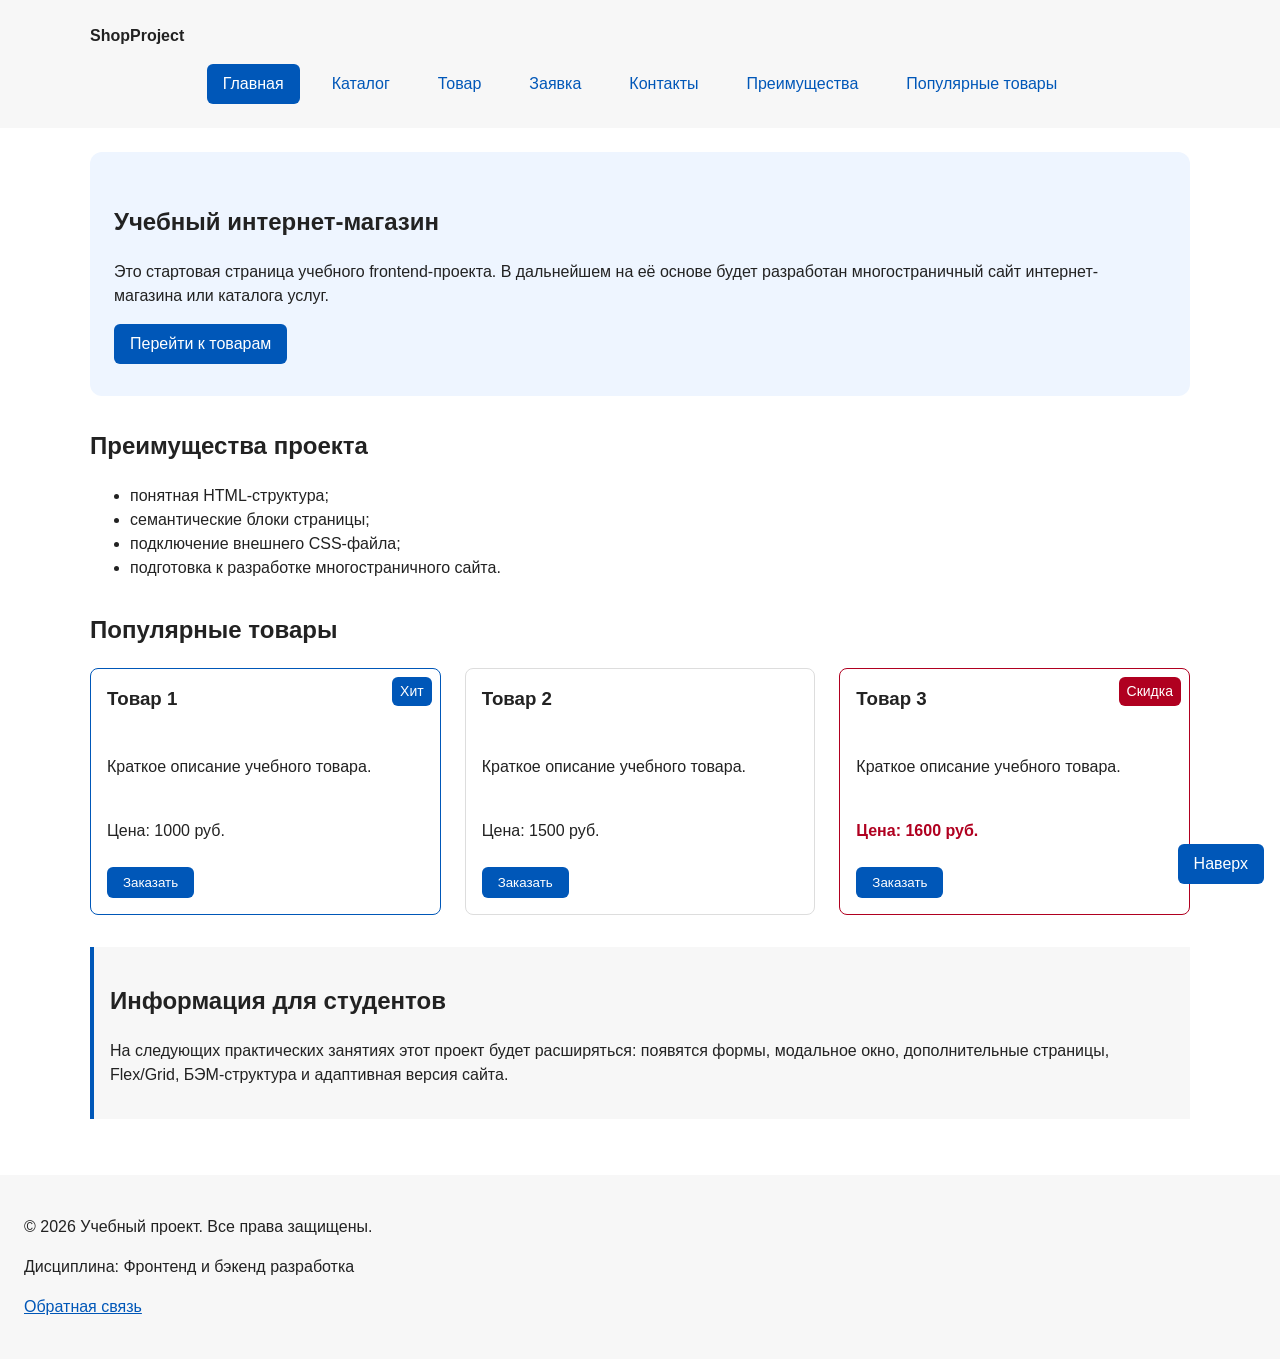
==== commit b9af2e05: "fix: prepare HTML CSS project for submission Add product and order pages, unify navigation and title" ====
--- a/index.html
+++ b/index.html
@@ -3,11 +3,13 @@
 <head>
   <meta charset="UTF-8">
   <meta name="viewport" content="width=device-width, initial-scale=1.0">
-  <title>Учебный интернет-магазин</title>
+  <meta name="description" content="Главная страница учебного интернет-магазина: преимущества проекта и популярные товары.">
+  <title>Главная — Учебный интернет-магазин</title>
   <link rel="stylesheet" href="css/style.css">
   <script src="js/main.js" defer></script>
 </head>
 <body id="top">
+  <a class="skip-link" href="#main-content">Перейти к содержанию</a>
   <header class="site-header">
     <div class="site-header__inner">
       <a class="site-header__logo" href="index.html">ShopProject</a>
@@ -16,16 +18,17 @@
         <ul class="site-nav__list">
           <li class="site-nav__item"><a class="site-nav__link site-nav__link--active" href="index.html" aria-current="page">Главная</a></li>
           <li class="site-nav__item"><a class="site-nav__link" href="catalog.html">Каталог</a></li>
+          <li class="site-nav__item"><a class="site-nav__link" href="product.html">Товар</a></li>
+          <li class="site-nav__item"><a class="site-nav__link" href="order.html">Заявка</a></li>
           <li class="site-nav__item"><a class="site-nav__link" href="contacts.html">Контакты</a></li>
           <li class="site-nav__item"><a class="site-nav__link" href="index.html#advantages">Преимущества</a></li>
           <li class="site-nav__item"><a class="site-nav__link" href="index.html#popular">Популярные товары</a></li>
-          <li class="site-nav__item"><a class="site-nav__link" href="index.html#contacts">Обратная связь</a></li>
         </ul>
       </nav>
     </div>
   </header>
 
-  <main>
+  <main id="main-content">
 
     <section class="hero">
       <h1 class="hero__title">Учебный интернет-магазин</h1>
@@ -53,6 +56,7 @@
 
       <div class="products-grid">
         <article class="product-card product-card--featured">
+          <span class="product-card__badge">Хит</span>
           <h3 class="product-card__title">Товар 1</h3>
           <p class="product-card__description">Краткое описание учебного товара.</p>
           <p class="product-card__price">Цена: 1000 руб.</p>
@@ -70,10 +74,11 @@
           </button>
         </article>
 
-        <article class="product-card">
+        <article class="product-card product-card--discount">
+          <span class="product-card__badge product-card__badge--discount">Скидка</span>
           <h3 class="product-card__title">Товар 3</h3>
           <p class="product-card__description">Краткое описание учебного товара.</p>
-          <p class="product-card__price">Цена: 2000 руб.</p>
+          <p class="product-card__price">Цена: 1600 руб.</p>
           <button class="button product-card__button" type="button" data-product="Товар 3">
             Заказать
           </button>
@@ -94,6 +99,7 @@
   <footer class="site-footer" id="contacts">
     <p class="site-footer__text">&copy; 2026 Учебный проект. Все права защищены.</p>
     <p class="site-footer__text">Дисциплина: Фронтенд и бэкенд разработка</p>
+    <p class="site-footer__text"><a href="index.html#contacts">Обратная связь</a></p>
   </footer>
 
   <dialog class="order-dialog" id="order-dialog" aria-labelledby="order-dialog-title">
--- a/css/style.css
+++ b/css/style.css
@@ -98,6 +98,11 @@
   background-color: var(--color-primary);
 }
 
+.site-nav__link:focus-visible {
+  outline: 2px solid var(--color-primary);
+  outline-offset: 3px;
+}
+
 .site-nav__link--active {
   color: var(--color-white);
   background-color: var(--color-primary);
@@ -140,6 +145,15 @@
   background-color: var(--color-primary-dark);
 }
 
+.button--primary:hover {
+  background-color: var(--color-primary-dark);
+}
+
+.button--disabled {
+  opacity: 0.6;
+  cursor: not-allowed;
+}
+
 .button:focus-visible {
   outline: 2px solid var(--color-primary);
   outline-offset: 3px;
@@ -173,6 +187,7 @@
 }
 
 .product-card {
+  position: relative;
   display: flex;
   flex-direction: column;
   gap: var(--space-sm);
@@ -219,6 +234,10 @@
   background-color: rgba(0, 0, 0, 0.5);
 }
 
+.order-dialog__title {
+  margin-top: 0;
+}
+
 .order-form__field {
   margin-bottom: var(--space-md);
 }
@@ -299,7 +318,7 @@
   color: var(--color-primary);
 }
 
-.breadcrumbs__current::before {
+.breadcrumbs__link::after {
   content: " / ";
   color: var(--color-muted);
 }
@@ -315,6 +334,9 @@
 
 .catalog-filters {
   grid-area: filters;
+  align-self: start;
+  position: sticky;
+  top: 96px;
   padding: var(--space-md);
   border: 1px solid var(--color-border);
   border-radius: var(--radius-md);
@@ -360,3 +382,133 @@
   bottom: var(--space-md);
   z-index: 10;
 }
+
+/* ---------- Практическая работа 8: бейджи, скидка, страница товара, заявка ---------- */
+
+/* Пропуск к содержанию для клавиатуры */
+.skip-link {
+  position: absolute;
+  top: -100px;
+  left: var(--space-md);
+  z-index: 30;
+  padding: var(--space-sm) var(--space-md);
+  color: var(--color-white);
+  background-color: var(--color-primary);
+  border-radius: var(--radius-sm);
+}
+
+.skip-link:focus {
+  top: var(--space-sm);
+}
+
+/* Бейдж внутри карточки: позиционируется относительно product-card (position: relative) */
+.product-card__badge {
+  position: absolute;
+  top: var(--space-sm);
+  right: var(--space-sm);
+  padding: 4px 8px;
+  font-size: 14px;
+  color: var(--color-white);
+  background-color: var(--color-primary);
+  border-radius: var(--radius-sm);
+}
+
+.product-card__badge--discount {
+  background-color: var(--color-danger);
+}
+
+/* Вариант карточки: товар со скидкой */
+.product-card--discount {
+  border-color: var(--color-danger);
+}
+
+.product-card--discount .product-card__price {
+  color: var(--color-danger);
+  font-weight: 700;
+}
+
+/* Страница карточки товара */
+.product-page {
+  max-width: var(--container-width);
+  margin: 0 auto var(--space-xl);
+  display: grid;
+  grid-template-columns: repeat(2, 1fr);
+  gap: var(--space-lg);
+}
+
+.product-page__media {
+  position: relative;
+}
+
+.product-page__image {
+  display: flex;
+  align-items: center;
+  justify-content: center;
+  min-height: 320px;
+  border: 1px dashed var(--color-border);
+  border-radius: var(--radius-md);
+  background-color: var(--color-surface);
+  color: var(--color-muted);
+}
+
+.product-page__badge {
+  position: absolute;
+  top: var(--space-sm);
+  left: var(--space-sm);
+  padding: 4px 8px;
+  color: var(--color-white);
+  background-color: var(--color-primary);
+  border-radius: var(--radius-sm);
+}
+
+.product-page__info {
+  display: flex;
+  flex-direction: column;
+  align-items: flex-start;
+  gap: var(--space-sm);
+}
+
+.product-page__title,
+.product-page__price {
+  margin: 0;
+}
+
+.product-page__price {
+  font-size: 20px;
+  font-weight: 700;
+}
+
+@media (max-width: 640px) {
+  .product-page {
+    grid-template-columns: 1fr;
+  }
+}
+
+/* Таблица характеристик */
+.product-table {
+  width: 100%;
+  border-collapse: collapse;
+}
+
+.product-table caption {
+  margin-bottom: var(--space-sm);
+  font-weight: 700;
+  text-align: left;
+}
+
+.product-table th,
+.product-table td {
+  padding: var(--space-sm) var(--space-md);
+  border: 1px solid var(--color-border);
+  text-align: left;
+}
+
+.product-table thead th {
+  background-color: var(--color-surface);
+}
+
+/* Форма заявки на отдельной странице */
+.order-form--page {
+  max-width: 560px;
+  margin: 0 auto;
+}
